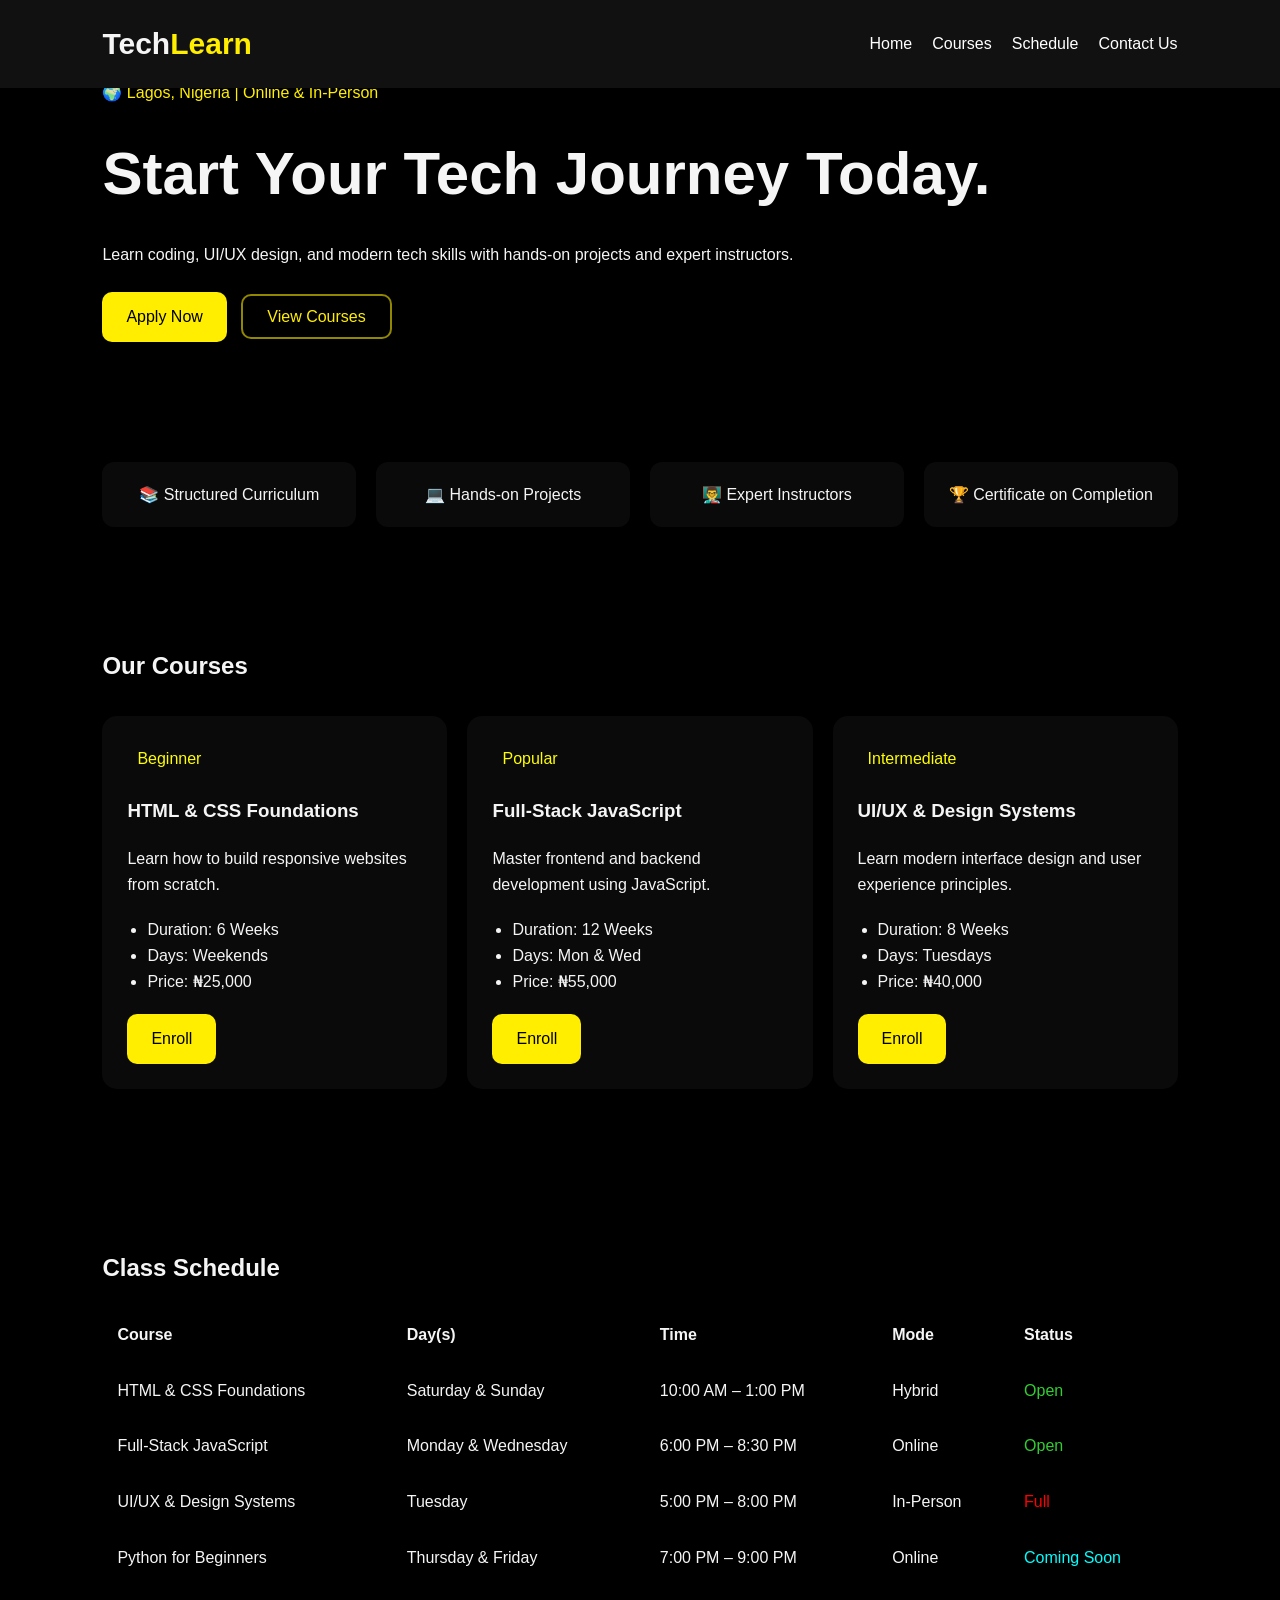
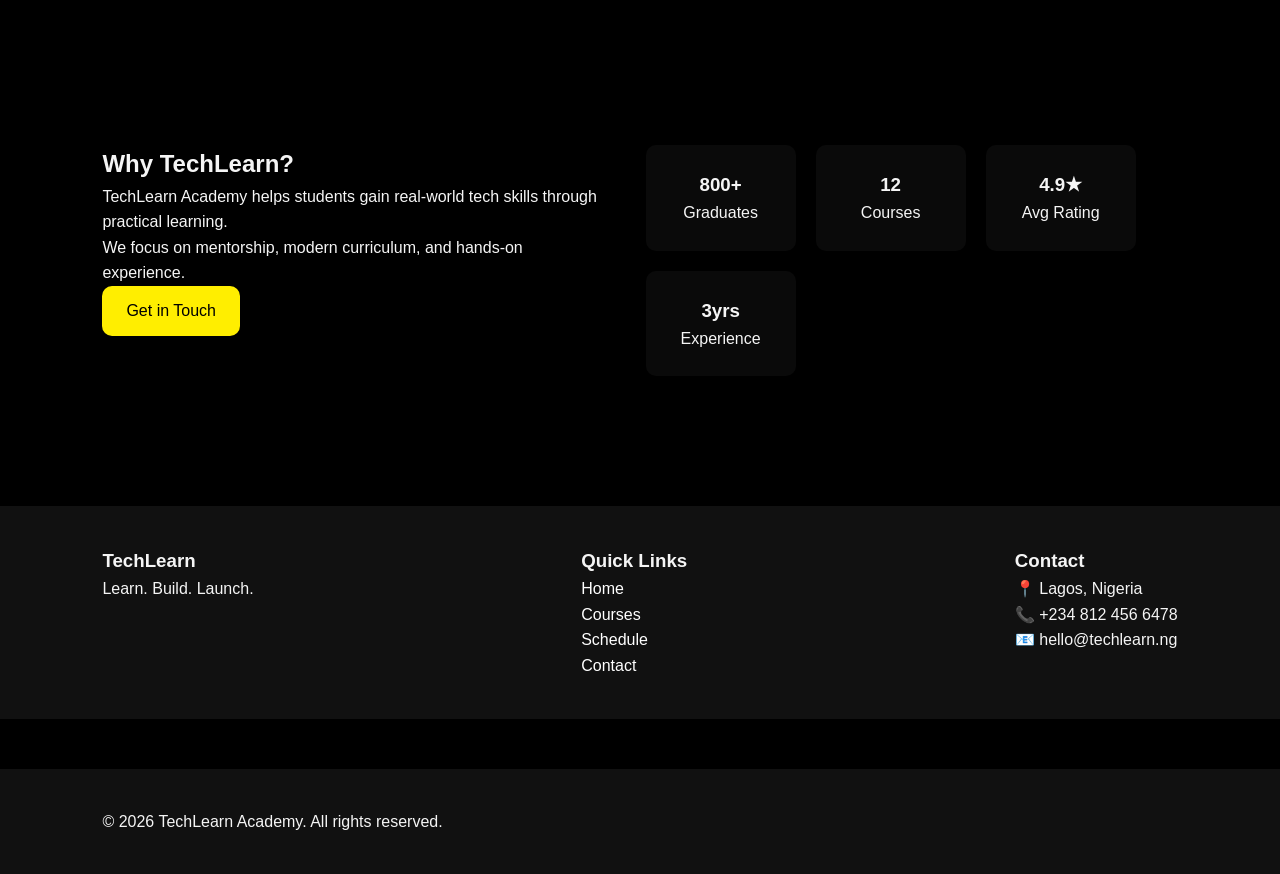
==== KINEL-WEB-DEV-PROJECT/zubairat-fatai-techlearn/index.html @ ebd4930b "updated file" ====
<!DOCTYPE html>
<html lang="en">
<head>
    <meta charset="UTF-8">
    <meta name="viewport" content="width=device-width, initial-scale=1.0">
    <title>TechLearn Academy</title>
    <link rel="stylesheet" href="style.css">
</head>
<body>

<header>
    <nav class="navbar">
        <h2 class="logo">Tech<span>Learn</span></h2>

        <ul class="nav-links">
            <li><a href="index.html">Home</a></li>
            <li><a href="#courses">Courses</a></li>
            <li><a href="#schedule">Schedule</a></li>
            <li><a href="contact.html">Contact Us</a></li>
        </ul>
    </nav>
</header>

<main>

<section class="hero">
    <div class="hero-text">
        <p class="location">🌍 Lagos, Nigeria | Online & In-Person</p>

        <h1>Start Your Tech Journey Today.</h1>

        <p>
            Learn coding, UI/UX design, and modern tech skills
            with hands-on projects and expert instructors.
        </p>

        <div class="hero-buttons">
            <a href="contact.html" class="btn">Apply Now</a>
            <a href="#courses" class="btn-outline">View Courses</a>
        </div>
    </div>

    <div class="hero-image">
    
    
    </div>
</section>

<section class="features">
    <div class="feature-box">📚 Structured Curriculum</div>
    <div class="feature-box">💻 Hands-on Projects</div>
    <div class="feature-box">👨‍🏫 Expert Instructors</div>
    <div class="feature-box">🏆 Certificate on Completion</div>
</section>

<section class="courses" id="courses">

    <h2>Our Courses</h2>

    <div class="course-container">

        <article class="course-card">
            <span class="badge">Beginner</span>

            <h3>HTML & CSS Foundations</h3>

            <p>
                Learn how to build responsive websites
                from scratch.
            </p>

            <ul>
                <li>Duration: 6 Weeks</li>
                <li>Days: Weekends</li>
                <li>Price: ₦25,000</li>
            </ul>

            <a href="contact.html" class="btn">Enroll</a>
        </article>

        <article class="course-card">
            <span class="badge">Popular</span>

            <h3>Full-Stack JavaScript</h3>

            <p>
                Master frontend and backend development
                using JavaScript.
            </p>

            <ul>
                <li>Duration: 12 Weeks</li>
                <li>Days: Mon & Wed</li>
                <li>Price: ₦55,000</li>
            </ul>

            <a href="contact.html" class="btn">Enroll</a>
        </article>

        <article class="course-card">
            <span class="badge">Intermediate</span>

            <h3>UI/UX & Design Systems</h3>

            <p>
                Learn modern interface design and user
                experience principles.
            </p>

            <ul>
                <li>Duration: 8 Weeks</li>
                <li>Days: Tuesdays</li>
                <li>Price: ₦40,000</li>
            </ul>

            <a href="contact.html" class="btn">Enroll</a>
        </article>

    </div>
</section>

<section class="schedule" id="schedule">

    <h2>Class Schedule</h2>

    <table>
        <thead>
            <tr>
                <th>Course</th>
                <th>Day(s)</th>
                <th>Time</th>
                <th>Mode</th>
                <th>Status</th>
            </tr>
        </thead>

        <tbody>
            <tr>
                <td>HTML & CSS Foundations</td>
                <td>Saturday & Sunday</td>
                <td>10:00 AM – 1:00 PM</td>
                <td>Hybrid</td>
                <td class="open">Open</td>
            </tr>

            <tr>
                <td>Full-Stack JavaScript</td>
                <td>Monday & Wednesday</td>
                <td>6:00 PM – 8:30 PM</td>
                <td>Online</td>
                <td class="open">Open</td>
            </tr>

            <tr>
                <td>UI/UX & Design Systems</td>
                <td>Tuesday</td>
                <td>5:00 PM – 8:00 PM</td>
                <td>In-Person</td>
                <td class="full">Full</td>
            </tr>

            <tr>
                <td>Python for Beginners</td>
                <td>Thursday & Friday</td>
                <td>7:00 PM – 9:00 PM</td>
                <td>Online</td>
                <td class="soon">Coming Soon</td>
            </tr>
        </tbody>
    </table>
</section>

<section class="about">

    <div class="about-text">
        <h2>Why TechLearn?</h2>

        <p>
            TechLearn Academy helps students gain real-world
            tech skills through practical learning.
        </p>

        <p>
            We focus on mentorship, modern curriculum,
            and hands-on experience.
        </p>

        <a href="contact.html" class="btn">Get in Touch</a>
    </div>

    <div class="stats">

        <div class="stat-box">
            <h3>800+</h3>
            <p>Graduates</p>
        </div>

        <div class="stat-box">
            <h3>12</h3>
            <p>Courses</p>
        </div>

        <div class="stat-box">
            <h3>4.9★</h3>
            <p>Avg Rating</p>
        </div>

        <div class="stat-box">
            <h3>3yrs</h3>
            <p>Experience</p>
        </div>

    </div>
</section>

</main>

<footer>

    <div>
        <h3>Tech<span>Learn</span></h3>
        <p>Learn. Build. Launch.</p>
    </div>

    <div>
        <h3>Quick Links</h3>

        <ul>
            <li><a href="index.html">Home</a></li>
            <li><a href="#courses">Courses</a></li>
            <li><a href="#schedule">Schedule</a></li>
            <li><a href="contact.html">Contact</a></li>
        </ul>
    </div>

    <div>
        <h3>Contact</h3>

        <p>📍 Lagos, Nigeria</p>
        <p>📞 +234 812 456 6478</p>
        <p>📧 hello@techlearn.ng</p>
    </div>

</footer>

     <!-- Footer -->
      <footer>&copy; 2026 TechLearn Academy. All rights reserved. </footer>


</body>
</html>
---- KINEL-WEB-DEV-PROJECT/zubairat-fatai-techlearn/style.css ----
*{
    margin: 0;
    padding: 0;
    box-sizing: border-box;
}

body{
    font-family: Arial, sans-serif;
    background: #000000;
    color: #f5f5f5;
    line-height: 1.6;
}

header{
    background: #111111;
    padding: 20px 8%;
    position: fixed;
    width: 100%;
}

.navbar{
    display: flex;
    justify-content: space-between;
    align-items: center;
}

.logo{
    font-size: 30px;
}

.logo span{
    color: #ffee00;
}

.nav-links{
    display: flex;
    list-style: none;
    gap: 20px;
}

.nav-links a{
    text-decoration: none;
    color: white;
}

.active{
    color: #ffee00;
}

.hero{
    display: flex;
    align-items: center;
    justify-content: space-between;
    padding: 80px 8%;
    gap: 40px;
}

.hero-text h1{
    font-size: 60px;
    margin: 20px 0;
}

.location{
    color: #ffee00;
}

.hero-buttons{
    margin-top: 25px;
}

.btn{
    background: #ffee00;
    color: black;
    padding: 12px 24px;
    text-decoration: none;
    border-radius: 10px;
    margin-right: 10px;
    display: inline-block;
}

.btn-outline{
    border: 2px solid #ffee0091;
    color: #ffee00;
    padding: 12px 24px;
    text-decoration: none;
    border-radius: 10px;
}

.hero-image img{
    width: 450px;
}

.features{
    display: flex;
    justify-content: space-between;
    gap: 20px;
    padding: 40px 8%;
}

.feature-box{
    background: #0A0A0A;
    padding: 20px;
    border-radius: 12px;
    text-align: center;
    flex: 1;
}

.courses{
    padding: 80px 8%;
}

.course-container{
    display: flex;
    gap: 20px;
    margin-top: 30px;
}

.course-card{
    background: #0a0a0a;
    padding: 25px;
    border-radius: 15px;
    flex: 1;
}

.badge{
    display: inline-block;
    color:yellow;
    padding: 5px 10px;
    border-radius: 10px;
}

.course-card h3{
    margin: 20px 0;
}

.course-card ul{
    margin: 20px 0;
    padding-left: 20px;
}

.schedule{
    padding: 80px 8%;
}

table{
    width: 100%;
    border-collapse: collapse;
    margin-top: 20px;
}



th, td{
    padding: 15px;
    text-align: left;
}

.open{
    color: limegreen
}

.full{
    color: red;
}

.soon{
    color: cyan;
}

.about{
    display: flex;
    justify-content: space-between;
    gap: 40px;
    padding: 80px 8%;
}

.stats{
    display: flex;
    flex-wrap: wrap;
    gap: 20px;
}

.stat-box{
    background: #0a0a0a;
    padding: 25px;
    border-radius: 10px;
    width: 150px;
    text-align: center;
}

footer{
    display: flex;
    justify-content: space-between;
    padding: 40px 8%;
    background: #111111;
    margin-top: 50px;
}

footer ul{
    list-style: none;
}

footer a{
    color: white;
    text-decoration: none;
}



.radio-group,
.checkbox-group{
    display: flex;
    flex-wrap: wrap;
    gap: 20px;
    margin-top: 15px;
}

.radio-group label,
.checkbox-group label{
    display: flex;
    align-items: center;
    gap: 8px;
    font-size: 16px;
    color: #ccc;
}

input[type="radio"],
input[type="checkbox"]{
    width: 18px;
    height: 18px;
    cursor: pointer;
}


.contact-header{
    text-align: center;
    padding: 60px 8%;
}

.contact-layout{
    display: flex;
    gap: 40px;
    padding: 40px 8%;
}

.form-section,
.contact-info{
    flex: 1;
}

form{
    background: #0a0a0a;
    padding: 30px;
    border-radius: 20px;
}

form input,
form select,
form textarea{
    width: 100%;
    padding: 12px;
    margin-top: 20px;
    border-radius: 8px;
    border: none;
}

textarea{
    height: 120px;
}

@media(max-width: 900px){

    .hero,
    .about,
    .contact-layout{
        flex-direction: column;
    }

    .course-container{
        flex-direction: column;
    }
}

@media(max-width: 640px){

    .nav-links{
        display: none;
    }

    .features,
    footer{
        flex-direction: column;
    }

    .hero-text h1{
        font-size: 60px;
    }

    .hero-image img{
        width: 100%;
    }
}
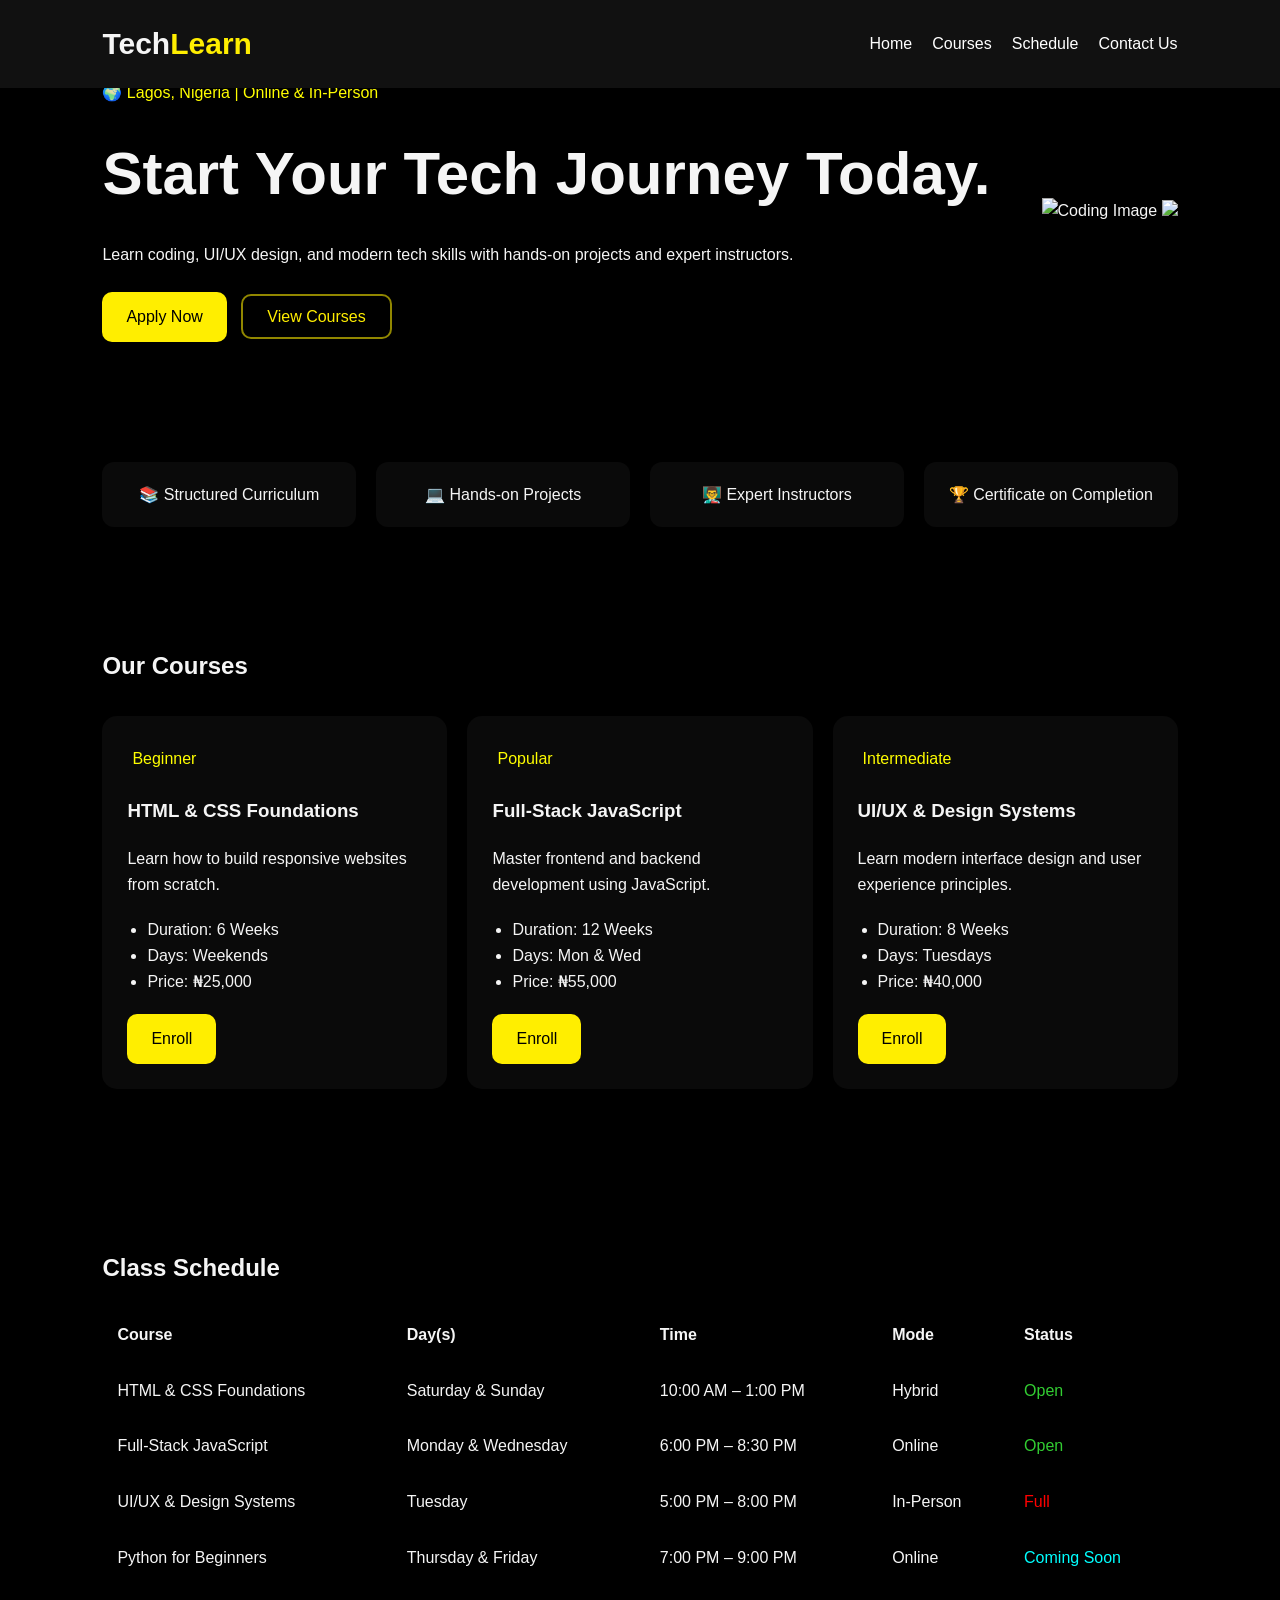
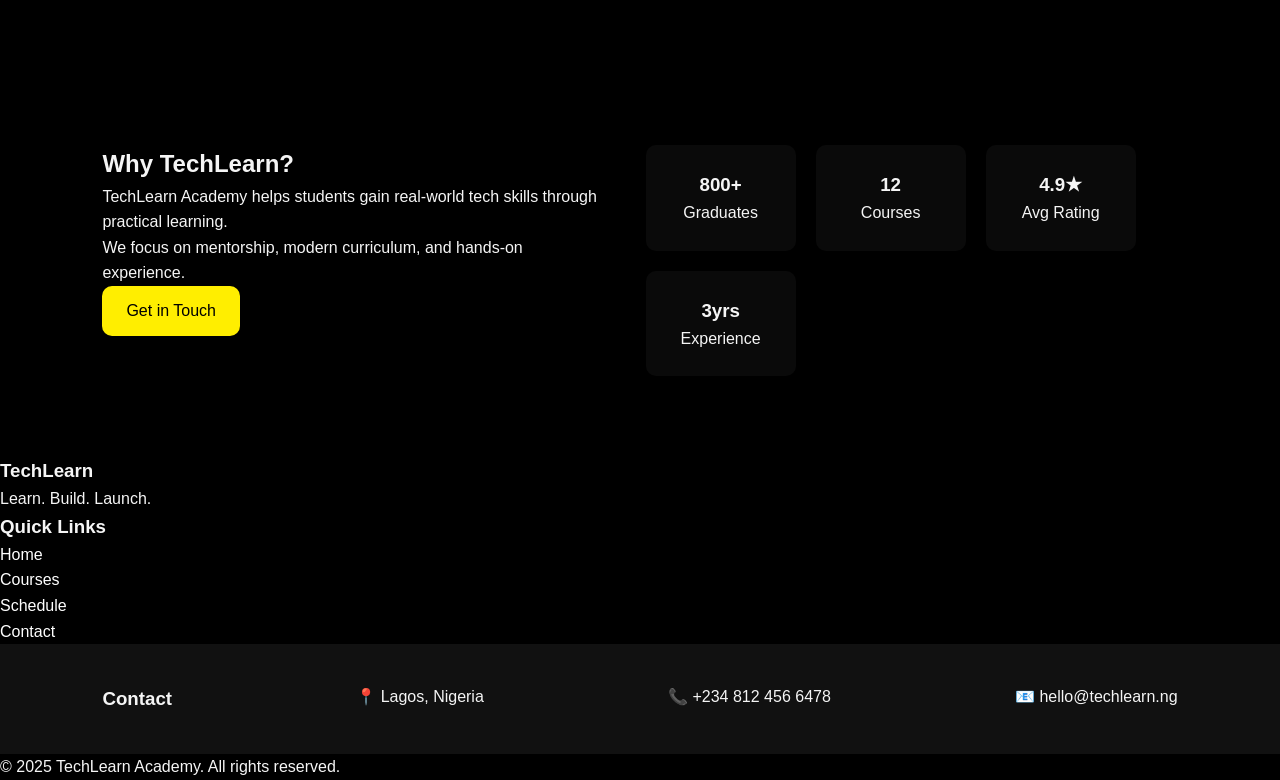
==== commit 21e18b76: "updated file" ====
--- a/KINEL-WEB-DEV-PROJECT/zubairat-fatai-techlearn/index.html
+++ b/KINEL-WEB-DEV-PROJECT/zubairat-fatai-techlearn/index.html
@@ -41,8 +41,10 @@
     </div>
 
     <div class="hero-image">
-    
-    
+        <img src="hero-code.png" alt="Coding Image">
+        <img src="https://earlystemer.com/html-best-practices/">
+
+
     </div>
 </section>
 
@@ -217,12 +219,12 @@
 
 <footer>
 
-    <div>
+    <div class="footer-container">
         <h3>Tech<span>Learn</span></h3>
         <p>Learn. Build. Launch.</p>
     </div>
 
-    <div>
+    <div class="footer-box">
         <h3>Quick Links</h3>
 
         <ul>
@@ -233,7 +235,7 @@
         </ul>
     </div>
 
-    <div>
+    <div class="footer box">
         <h3>Contact</h3>
 
         <p>📍 Lagos, Nigeria</p>
@@ -241,11 +243,13 @@
         <p>📧 hello@techlearn.ng</p>
     </div>
 
+
 </footer>
 
-     <!-- Footer -->
-      <footer>&copy; 2026 TechLearn Academy. All rights reserved. </footer>
-
+<!-- Footer -->
+ <footer>
+    <p>&copy; 2025 TechLearn Academy. All rights reserved.</p>
+ </footer>
 
 </body>
 </html>
--- a/KINEL-WEB-DEV-PROJECT/zubairat-fatai-techlearn/style.css
+++ b/KINEL-WEB-DEV-PROJECT/zubairat-fatai-techlearn/style.css
@@ -61,7 +61,7 @@
 }
 
 .location{
-    color: #ffee00;
+    color: #fffe00;
 }
 
 .hero-buttons{
@@ -124,9 +124,9 @@
 
 .badge{
     display: inline-block;
-    color:yellow;
-    padding: 5px 10px;
-    border-radius: 10px;
+    color: #fffe00;
+    padding: 5px 5px;
+    border-radius: 5px;
 }
 
 .course-card h3{
@@ -188,21 +188,23 @@
     text-align: center;
 }
 
-footer{
+.footer{
     display: flex;
     justify-content: space-between;
     padding: 40px 8%;
     background: #111111;
-    margin-top: 50px;
+    
 }
 
 footer ul{
     list-style: none;
+    
 }
 
 footer a{
     color: white;
     text-decoration: none;
+    margin-bottom: 20px;
 }
 
 
@@ -264,6 +266,15 @@
     border: none;
 }
 
+{
+    .copyright{
+        text-align: center;
+        padding-left: 20px;
+        background: #0a0a0a;
+        color: #ccc;
+    }
+}
+
 textarea{
     height: 120px;
 }
@@ -290,6 +301,7 @@
     .features,
     footer{
         flex-direction: column;
+        
     }
 
     .hero-text h1{
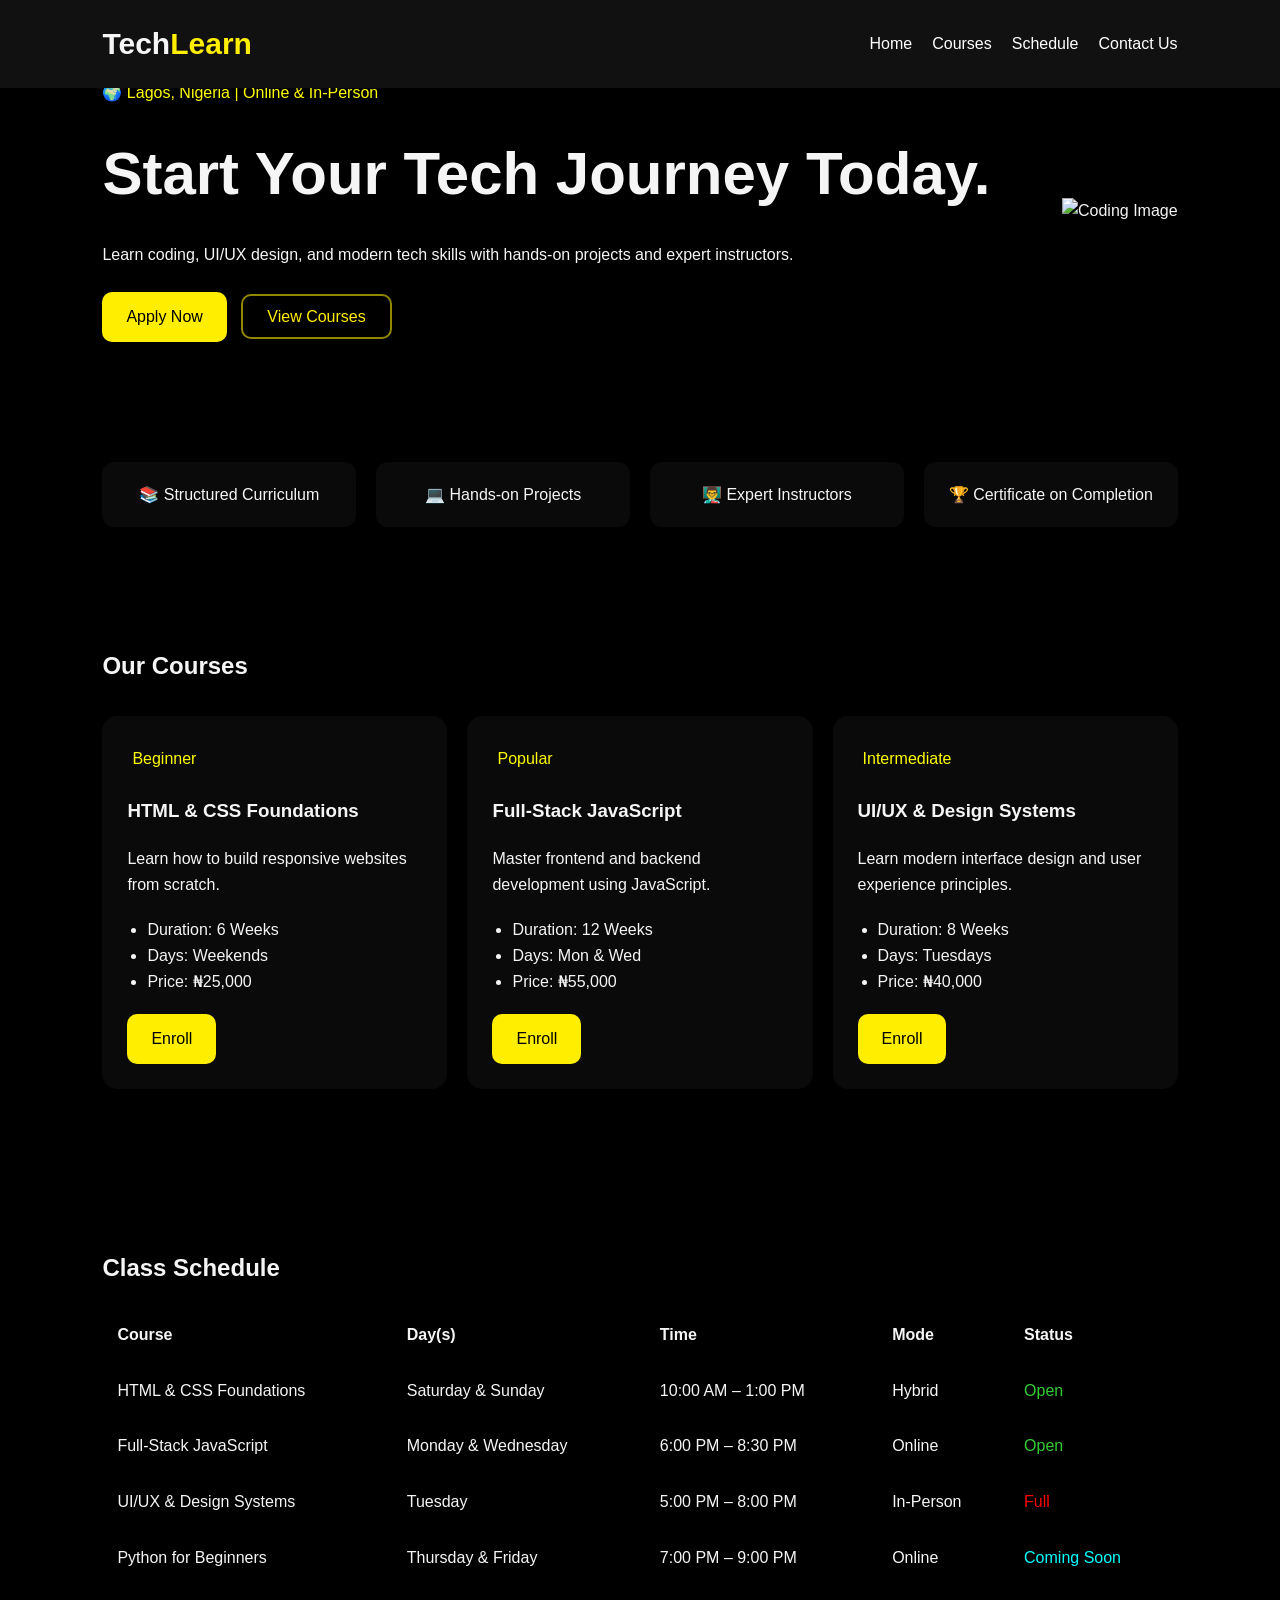
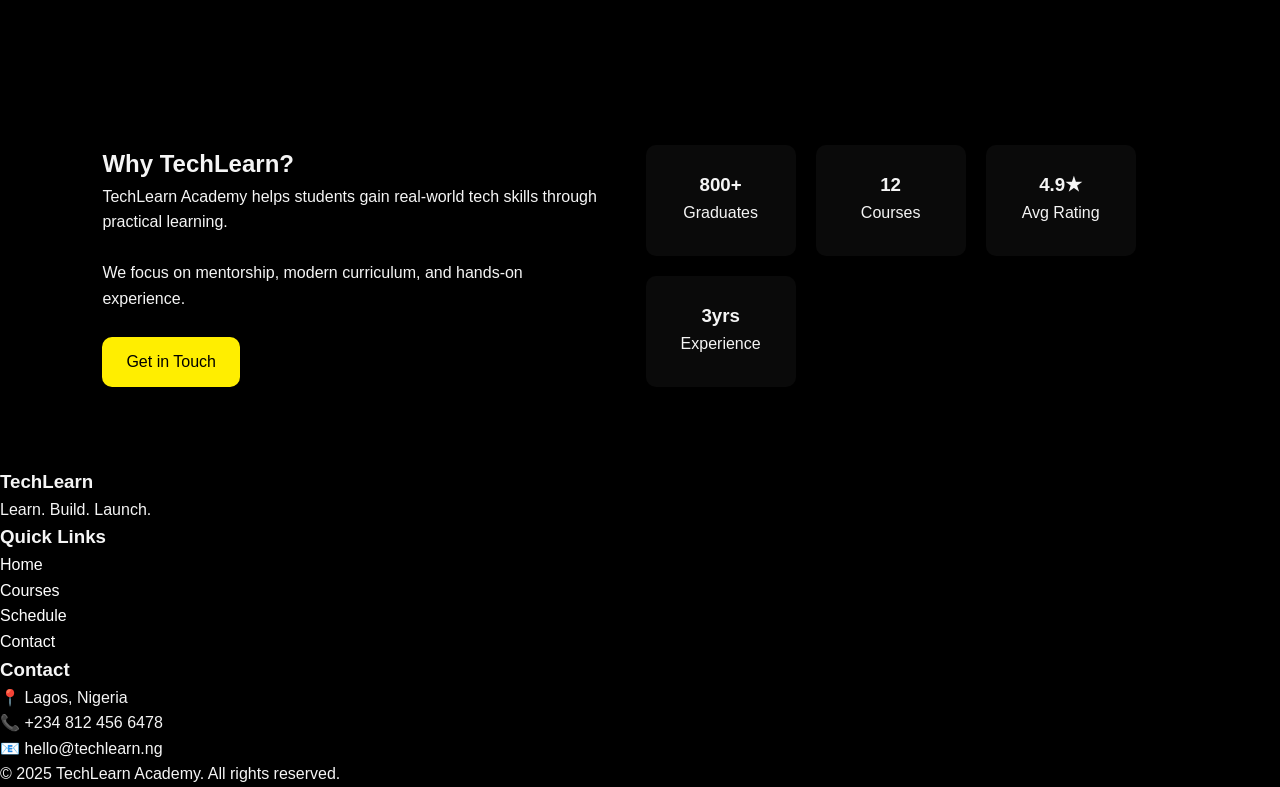
==== commit 383f9c7c: "first commit" ====
--- a/KINEL-WEB-DEV-PROJECT/zubairat-fatai-techlearn/index.html
+++ b/KINEL-WEB-DEV-PROJECT/zubairat-fatai-techlearn/index.html
@@ -10,221 +10,257 @@
 
 <header>
     <nav class="navbar">
+
         <h2 class="logo">Tech<span>Learn</span></h2>
 
         <ul class="nav-links">
-            <li><a href="index.html">Home</a></li>
+            <li><a href="index.html" class="active">Home</a></li>
             <li><a href="#courses">Courses</a></li>
             <li><a href="#schedule">Schedule</a></li>
             <li><a href="contact.html">Contact Us</a></li>
         </ul>
+
     </nav>
 </header>
 
 <main>
 
-<section class="hero">
-    <div class="hero-text">
-        <p class="location">🌍 Lagos, Nigeria | Online & In-Person</p>
-
-        <h1>Start Your Tech Journey Today.</h1>
-
-        <p>
-            Learn coding, UI/UX design, and modern tech skills
-            with hands-on projects and expert instructors.
-        </p>
-
-        <div class="hero-buttons">
-            <a href="contact.html" class="btn">Apply Now</a>
-            <a href="#courses" class="btn-outline">View Courses</a>
-        </div>
-    </div>
-
-    <div class="hero-image">
-        <img src="hero-code.png" alt="Coding Image">
-        <img src="https://earlystemer.com/html-best-practices/">
-
-
-    </div>
-</section>
-
-<section class="features">
-    <div class="feature-box">📚 Structured Curriculum</div>
-    <div class="feature-box">💻 Hands-on Projects</div>
-    <div class="feature-box">👨‍🏫 Expert Instructors</div>
-    <div class="feature-box">🏆 Certificate on Completion</div>
-</section>
-
-<section class="courses" id="courses">
-
-    <h2>Our Courses</h2>
-
-    <div class="course-container">
-
-        <article class="course-card">
-            <span class="badge">Beginner</span>
-
-            <h3>HTML & CSS Foundations</h3>
+    <!-- HERO SECTION -->
+    <section class="hero">
+
+        <div class="hero-text">
+
+            <p class="location">🌍 Lagos, Nigeria | Online & In-Person</p>
+
+            <h1>Start Your Tech Journey Today.</h1>
 
             <p>
-                Learn how to build responsive websites
-                from scratch.
+                Learn coding, UI/UX design, and modern tech skills
+                with hands-on projects and expert instructors.
             </p>
 
-            <ul>
-                <li>Duration: 6 Weeks</li>
-                <li>Days: Weekends</li>
-                <li>Price: ₦25,000</li>
-            </ul>
-
-            <a href="contact.html" class="btn">Enroll</a>
-        </article>
-
-        <article class="course-card">
-            <span class="badge">Popular</span>
-
-            <h3>Full-Stack JavaScript</h3>
+            <div class="hero-buttons">
+                <a href="contact.html" class="btn">Apply Now</a>
+                <a href="#courses" class="btn-outline">View Courses</a>
+            </div>
+
+        </div>
+
+        <div class="hero-image">
+            <img src="hero-code.png" alt="Coding Image">
+            
+
+        </div>
+
+    </section>
+
+    <!-- FEATURES -->
+    <section class="features">
+
+        <div class="feature-box">📚 Structured Curriculum</div>
+
+        <div class="feature-box">💻 Hands-on Projects</div>
+
+        <div class="feature-box">👨‍🏫 Expert Instructors</div>
+
+        <div class="feature-box">🏆 Certificate on Completion</div>
+
+    </section>
+
+    <!-- COURSES -->
+    <section class="courses" id="courses">
+
+        <h2>Our Courses</h2>
+
+        <div class="course-container">
+
+            <article class="course-card">
+
+                <span class="badge">Beginner</span>
+
+                <h3>HTML & CSS Foundations</h3>
+
+                <p>
+                    Learn how to build responsive websites
+                    from scratch.
+                </p>
+
+                <ul>
+                    <li>Duration: 6 Weeks</li>
+                    <li>Days: Weekends</li>
+                    <li>Price: ₦25,000</li>
+                </ul>
+
+                <a href="contact.html" class="btn">Enroll</a>
+
+            </article>
+
+            <article class="course-card">
+
+                <span class="badge">Popular</span>
+
+                <h3>Full-Stack JavaScript</h3>
+
+                <p>
+                    Master frontend and backend development
+                    using JavaScript.
+                </p>
+
+                <ul>
+                    <li>Duration: 12 Weeks</li>
+                    <li>Days: Mon & Wed</li>
+                    <li>Price: ₦55,000</li>
+                </ul>
+
+                <a href="contact.html" class="btn">Enroll</a>
+
+            </article>
+
+            <article class="course-card">
+
+                <span class="badge">Intermediate</span>
+
+                <h3>UI/UX & Design Systems</h3>
+
+                <p>
+                    Learn modern interface design and user
+                    experience principles.
+                </p>
+
+                <ul>
+                    <li>Duration: 8 Weeks</li>
+                    <li>Days: Tuesdays</li>
+                    <li>Price: ₦40,000</li>
+                </ul>
+
+                <a href="contact.html" class="btn">Enroll</a>
+
+            </article>
+
+        </div>
+
+    </section>
+
+    <!-- SCHEDULE -->
+    <section class="schedule" id="schedule">
+
+        <h2>Class Schedule</h2>
+
+        <table>
+
+            <thead>
+                <tr>
+                    <th>Course</th>
+                    <th>Day(s)</th>
+                    <th>Time</th>
+                    <th>Mode</th>
+                    <th>Status</th>
+                </tr>
+            </thead>
+
+            <tbody>
+
+                <tr>
+                    <td>HTML & CSS Foundations</td>
+                    <td>Saturday & Sunday</td>
+                    <td>10:00 AM – 1:00 PM</td>
+                    <td>Hybrid</td>
+                    <td class="open">Open</td>
+                </tr>
+
+                <tr>
+                    <td>Full-Stack JavaScript</td>
+                    <td>Monday & Wednesday</td>
+                    <td>6:00 PM – 8:30 PM</td>
+                    <td>Online</td>
+                    <td class="open">Open</td>
+                </tr>
+
+                <tr>
+                    <td>UI/UX & Design Systems</td>
+                    <td>Tuesday</td>
+                    <td>5:00 PM – 8:00 PM</td>
+                    <td>In-Person</td>
+                    <td class="full">Full</td>
+                </tr>
+
+                <tr>
+                    <td>Python for Beginners</td>
+                    <td>Thursday & Friday</td>
+                    <td>7:00 PM – 9:00 PM</td>
+                    <td>Online</td>
+                    <td class="soon">Coming Soon</td>
+                </tr>
+
+            </tbody>
+
+        </table>
+
+    </section>
+
+    <!-- ABOUT -->
+    <section class="about">
+
+        <div class="about-text">
+
+            <h2>Why TechLearn?</h2>
 
             <p>
-                Master frontend and backend development
-                using JavaScript.
+                TechLearn Academy helps students gain real-world
+                tech skills through practical learning.
             </p>
 
-            <ul>
-                <li>Duration: 12 Weeks</li>
-                <li>Days: Mon & Wed</li>
-                <li>Price: ₦55,000</li>
-            </ul>
-
-            <a href="contact.html" class="btn">Enroll</a>
-        </article>
-
-        <article class="course-card">
-            <span class="badge">Intermediate</span>
-
-            <h3>UI/UX & Design Systems</h3>
+            <br>
 
             <p>
-                Learn modern interface design and user
-                experience principles.
+                We focus on mentorship, modern curriculum,
+                and hands-on experience.
             </p>
 
-            <ul>
-                <li>Duration: 8 Weeks</li>
-                <li>Days: Tuesdays</li>
-                <li>Price: ₦40,000</li>
-            </ul>
-
-            <a href="contact.html" class="btn">Enroll</a>
-        </article>
-
-    </div>
-</section>
-
-<section class="schedule" id="schedule">
-
-    <h2>Class Schedule</h2>
-
-    <table>
-        <thead>
-            <tr>
-                <th>Course</th>
-                <th>Day(s)</th>
-                <th>Time</th>
-                <th>Mode</th>
-                <th>Status</th>
-            </tr>
-        </thead>
-
-        <tbody>
-            <tr>
-                <td>HTML & CSS Foundations</td>
-                <td>Saturday & Sunday</td>
-                <td>10:00 AM – 1:00 PM</td>
-                <td>Hybrid</td>
-                <td class="open">Open</td>
-            </tr>
-
-            <tr>
-                <td>Full-Stack JavaScript</td>
-                <td>Monday & Wednesday</td>
-                <td>6:00 PM – 8:30 PM</td>
-                <td>Online</td>
-                <td class="open">Open</td>
-            </tr>
-
-            <tr>
-                <td>UI/UX & Design Systems</td>
-                <td>Tuesday</td>
-                <td>5:00 PM – 8:00 PM</td>
-                <td>In-Person</td>
-                <td class="full">Full</td>
-            </tr>
-
-            <tr>
-                <td>Python for Beginners</td>
-                <td>Thursday & Friday</td>
-                <td>7:00 PM – 9:00 PM</td>
-                <td>Online</td>
-                <td class="soon">Coming Soon</td>
-            </tr>
-        </tbody>
-    </table>
-</section>
-
-<section class="about">
-
-    <div class="about-text">
-        <h2>Why TechLearn?</h2>
-
-        <p>
-            TechLearn Academy helps students gain real-world
-            tech skills through practical learning.
-        </p>
-
-        <p>
-            We focus on mentorship, modern curriculum,
-            and hands-on experience.
-        </p>
-
-        <a href="contact.html" class="btn">Get in Touch</a>
-    </div>
-
-    <div class="stats">
-
-        <div class="stat-box">
-            <h3>800+</h3>
-            <p>Graduates</p>
-        </div>
-
-        <div class="stat-box">
-            <h3>12</h3>
-            <p>Courses</p>
-        </div>
-
-        <div class="stat-box">
-            <h3>4.9★</h3>
-            <p>Avg Rating</p>
-        </div>
-
-        <div class="stat-box">
-            <h3>3yrs</h3>
-            <p>Experience</p>
-        </div>
-
-    </div>
-</section>
+            <br>
+
+            <a href="contact.html" class="btn">Get in Touch</a>
+
+        </div>
+
+        <div class="stats">
+
+            <div class="stat-box">
+                <h3>800+</h3>
+                <p>Graduates</p>
+            </div>
+
+            <div class="stat-box">
+                <h3>12</h3>
+                <p>Courses</p>
+            </div>
+
+            <div class="stat-box">
+                <h3>4.9★</h3>
+                <p>Avg Rating</p>
+            </div>
+
+            <div class="stat-box">
+                <h3>3yrs</h3>
+                <p>Experience</p>
+            </div>
+
+        </div>
+
+    </section>
 
 </main>
 
-<footer>
-
-    <div class="footer-container">
+<!-- MAIN FOOTER -->
+<footer class="main-footer">
+
+    <div class="footer-box">
         <h3>Tech<span>Learn</span></h3>
         <p>Learn. Build. Launch.</p>
     </div>
 
     <div class="footer-box">
+
         <h3>Quick Links</h3>
 
         <ul>
@@ -233,23 +269,25 @@
             <li><a href="#schedule">Schedule</a></li>
             <li><a href="contact.html">Contact</a></li>
         </ul>
+
     </div>
 
-    <div class="footer box">
+    <div class="footer-box">
+
         <h3>Contact</h3>
 
         <p>📍 Lagos, Nigeria</p>
         <p>📞 +234 812 456 6478</p>
         <p>📧 hello@techlearn.ng</p>
+
     </div>
 
-
 </footer>
 
-<!-- Footer -->
- <footer>
+<!-- COPYRIGHT -->
+<footer class="copyright">
     <p>&copy; 2025 TechLearn Academy. All rights reserved.</p>
- </footer>
+</footer>
 
 </body>
 </html>
